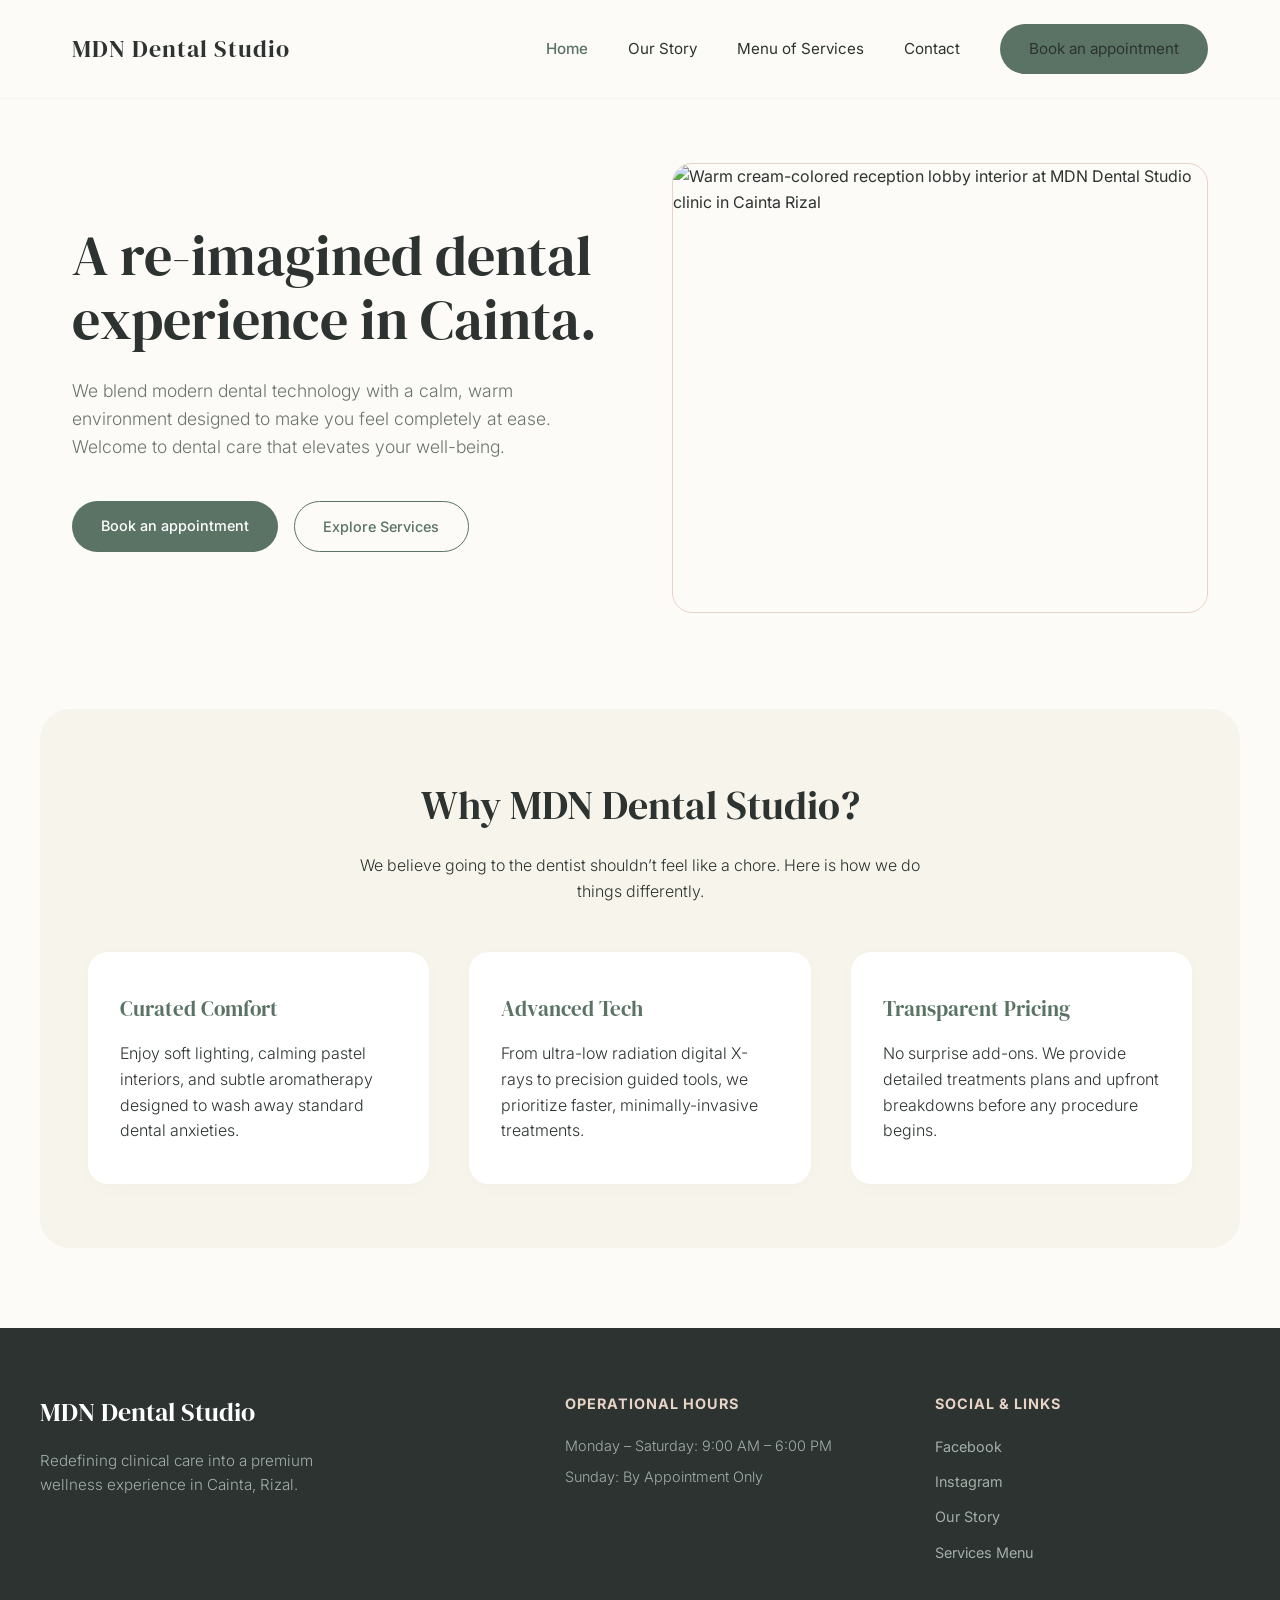
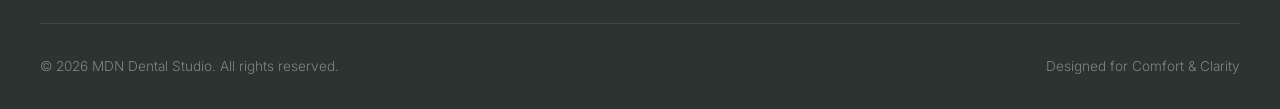
==== index.html @ 5b3ee910 "Add files via upload" ====
<!DOCTYPE html>
<html lang="en">
<head>
    <meta charset="UTF-8">
    <meta name="viewport" content="width=device-width, initial-scale=1.0">
    <title>MDN Dental Studio | Top-Rated Dentist in Cainta, Rizal</title>
    <meta name="description" content="Experience modern, stress-free dental care at MDN Dental Studio in Cainta, Rizal. Offering boutique teeth cleaning, whitening, veneers, and transparent pricing. Book your appointment today.">
    <link rel="canonical" href="https://www.mdndentalstudio.com/">
    <link rel="preconnect" href="https://fonts.googleapis.com">
    <link rel="preconnect" href="https://fonts.gstatic.com" crossorigin>
    <link rel="stylesheet" href="assets/css/main.css" />
    <link href="https://fonts.googleapis.com/css2?family=DM+Serif+Display&family=Inter:wght@300;400;500;600&display=swap" rel="stylesheet">

    
    <!-- Local Business Structured Data for Google Maps and Local Search Dominance -->
    <script type="application/ld+json">
    {
      "@context": "https://schema.org",
      "@type": "Dentist",
      "name": "MDN Dental Studio",
      "image": "https://www.latestinteriors.com/wp-content/uploads/2024/02/Reception-1-2-scaled.jpg",
      "@id": "https://www.mdndentalstudio.com/#dentist",
      "url": "https://www.mdndentalstudio.com",
      "telephone": "+63281234567",
      "priceRange": "₱₱",
      "address": {
        "@type": "PostalAddress",
        "streetAddress": "Marikina-Infanta Hwy, Vista Verde",
        "addressLocality": "Cainta",
        "addressRegion": "Rizal",
        "postalCode": "1900",
        "addressCountry": "PH"
      },
      "geo": {
        "@type": "GeoCoordinates",
        "latitude": 14.6128, 
        "longitude": 121.1004
      },
      "openingHoursSpecification": [
        {
          "@type": "OpeningHoursSpecification",
          "dayOfWeek": ["Tuesday", "Wednesday", "Thursday", "Friday", "Saturday", "Sunday"],
          "opens": "09:00",
          "closes": "18:00"
        }
      ],
      "sameAs": [
        "https://www.facebook.com/mdndentalstudio",
        "https://www.instagram.com/mdndentalstudio"
      ]
    }
    </script>
</head>
<body>

    <header>
        <div class="nav-container">
            <a href="index.html" class="logo">MDN Dental Studio</a>
            <nav>
                <ul class="nav-links">
                    <li><a href="index.html" class="active">Home</a></li>
                    <li><a href="about.html">Our Story</a></li>
                    <li><a href="services.html">Menu of Services</a></li>
                    <li><a href="contact.html">Contact</a></li>
                    <li><a href="contact.html" class="btn btn-primary">Book an appointment</a></li>
                </ul>
            </nav>
        </div>
    </header>

    <main>
        <section class="hero grid-2">
            <div class="hero-text">
                <h1>A re-imagined dental experience in Cainta.</h1>
                <p>We blend modern dental technology with a calm, warm environment designed to make you feel completely at ease. Welcome to dental care that elevates your well-being.</p>
                <div class="hero-btns">
                    <a href="contact.html" class="btn btn-primary">Book an appointment</a>
                    <a href="services.html" class="btn btn-outline">Explore Services</a>
                </div>
            </div>
            <div class="img-wrapper">
                <Image src="image_agent_tag_14733031323241983021" alt="Warm cream-colored reception lobby interior at MDN Dental Studio clinic in Cainta Rizal" caption="Welcome to MDN Dental Studio" />
            </div>
        </section>

        <section class="value-props">
            <div class="value-props-header">
                <h2>Why MDN Dental Studio?</h2>
                <p>We believe going to the dentist shouldn’t feel like a chore. Here is how we do things differently.</p>
            </div>
            <div class="props-grid">
                <div class="prop-card">
                    <h3>Curated Comfort</h3>
                    <p>Enjoy soft lighting, calming pastel interiors, and subtle aromatherapy designed to wash away standard dental anxieties.</p>
                </div>
                <div class="prop-card">
                    <h3>Advanced Tech</h3>
                    <p>From ultra-low radiation digital X-rays to precision guided tools, we prioritize faster, minimally-invasive treatments.</p>
                </div>
                <div class="prop-card">
                    <h3>Transparent Pricing</h3>
                    <p>No surprise add-ons. We provide detailed treatments plans and upfront breakdowns before any procedure begins.</p>
                </div>
            </div>
        </section>
    </main>

    <footer>
        <div class="footer-container">
            <div class="footer-brand">
                <h3>MDN Dental Studio</h3>
                <p>Redefining clinical care into a premium wellness experience in Cainta, Rizal.</p>
            </div>
            <div class="footer-hours">
                <h4>Operational Hours</h4>
                <p>Monday – Saturday: 9:00 AM – 6:00 PM</p>
                <p>Sunday: By Appointment Only</p>
            </div>
            <div class="footer-links">
                <h4>Social & Links</h4>
                <ul>
                    <li><a href="https://facebook.com" target="_blank">Facebook</a></li>
                    <li><a href="https://instagram.com" target="_blank">Instagram</a></li>
                    <li><a href="about.html">Our Story</a></li>
                    <li><a href="services.html">Services Menu</a></li>
                </ul>
            </div>
        </div>
        <div class="footer-bottom">
            <p>&copy; 2026 MDN Dental Studio. All rights reserved.</p>
            <p>Designed for Comfort & Clarity</p>
        </div>
    </footer>
</body>
</html>
---- assets/css/main.css ----
/* ==========================================================================
   DESIGN SYSTEM VARIABLES
   ========================================================================== */
:root {
    --bg-cream: #FDFBF7;
    --bg-card: #F7F4EB;
    --primary: #5A7365;       /* Soft Sage Green */
    --primary-light: #E2ECE6;
    --accent-pink: #E8D3C7;    /* Warm Pastel Clay */
    --text-dark: #2C3330;
    --text-muted: #6B7570;
    --white: #FFFFFF;
    --font-serif: 'DM Serif Display', serif;
    --font-sans: 'Inter', sans-serif;
    --transition: all 0.3s ease;
}

/* ==========================================================================
   GLOBAL RESET & BASE STYLES
   ========================================================================== */
* {
    box-sizing: border-box;
    margin: 0;
    padding: 0;
}

body {
    font-family: var(--font-sans);
    background-color: var(--bg-cream);
    color: var(--text-dark);
    line-height: 1.6;
}

h1, h2, h3 {
    font-family: var(--font-serif);
    font-weight: 400;
    color: var(--text-dark);
}

p {
    font-weight: 300;
}

/* ==========================================================================
   NAVIGATION HEADER
   ========================================================================== */
header {
    position: sticky;
    top: 0;
    background-color: rgba(253, 251, 247, 0.95);
    backdrop-filter: blur(10px);
    z-index: 1000;
    border-bottom: 1px solid var(--bg-card);
}

.nav-container {
    max-width: 1200px;
    margin: 0 auto;
    padding: 1.5rem 2rem;
    display: flex;
    justify-content: space-between;
    align-items: center;
}

.logo {
    font-family: var(--font-serif);
    font-size: 1.5rem;
    text-decoration: none;
    color: var(--text-dark);
    letter-spacing: 1px;
}

.nav-links {
    display: flex;
    gap: 2.5rem;
    list-style: none;
    align-items: center;
}

.nav-links a {
    text-decoration: none;
    color: var(--text-dark);
    font-size: 0.95rem;
    font-weight: 400;
    transition: var(--transition);
}

.nav-links a:hover, 
.nav-links .active {
    color: var(--primary);
    font-weight: 500;
}

/* ==========================================================================
   BUTTONS & ACTIONS
   ========================================================================== */
.btn {
    display: inline-block;
    padding: 0.8rem 1.8rem;
    border-radius: 50px;
    text-decoration: none;
    font-size: 0.9rem;
    font-weight: 500;
    transition: var(--transition);
    cursor: pointer;
    border: none;
}

.btn-primary {
    background-color: var(--primary);
    color: var(--white);
}

.btn-primary:hover {
    background-color: #46594E;
    transform: translateY(-2px);
}

.btn-outline {
    background-color: transparent;
    border: 1px solid var(--primary);
    color: var(--primary);
}

.btn-outline:hover {
    background-color: var(--primary-light);
}

/* ==========================================================================
   SHARED STRUCTURAL LAYOUTS
   ========================================================================== */
section {
    padding: 5rem 2rem;
    max-width: 1200px;
    margin: 0 auto;
}

.grid-2 {
    display: grid;
    grid-template-columns: 1fr 1fr;
    gap: 4rem;
    align-items: center;
}

.img-wrapper {
    border-radius: 20px;
    overflow: hidden;
    width: 100%;
    height: 450px;
    border: 1px solid var(--accent-pink);
}

.img-wrapper img {
    width: 100%;
    height: 100%;
    object-fit: cover;
}

/* ==========================================================================
   HOMEPAGE SPECIFIC (INDEX)
   ========================================================================== */
.hero {
    padding-top: 4rem;
    padding-bottom: 6rem;
}

.hero h1 {
    font-size: 3.5rem;
    line-height: 1.15;
    margin-bottom: 1.5rem;
}

.hero p {
    font-size: 1.1rem;
    color: var(--text-muted);
    margin-bottom: 2.5rem;
    max-width: 500px;
}

.hero-btns {
    display: flex;
    gap: 1rem;
}

.value-props {
    background-color: var(--bg-card);
    border-radius: 30px;
    padding: 4rem 3rem;
    margin-bottom: 5rem;
}

.value-props-header {
    text-align: center;
    max-width: 600px;
    margin: 0 auto 3rem auto;
}

.value-props-header h2 {
    font-size: 2.5rem;
    margin-bottom: 1rem;
}

.props-grid {
    display: grid;
    grid-template-columns: repeat(3, 1fr);
    gap: 2.5rem;
}

.prop-card {
    background: var(--white);
    padding: 2.5rem 2rem;
    border-radius: 20px;
    box-shadow: 0 4px 20px rgba(0,0,0,0.02);
}

.prop-card h3 {
    font-size: 1.3rem;
    margin-bottom: 1rem;
    color: var(--primary);
}

/* ==========================================================================
   ABOUT PAGE SPECIFIC (ABOUT)
   ========================================================================== */
.story-header {
    text-align: center;
    max-width: 700px;
    margin: 0 auto 4rem auto;
}

.story-header h1 {
    font-size: 3rem;
    margin-bottom: 1rem;
}

.story-content p {
    margin-bottom: 1.5rem;
    color: var(--text-muted);
    font-size: 1.05rem;
}

/* ==========================================================================
   SERVICES MENU PAGE SPECIFIC (SERVICES)
   ========================================================================== */
.menu-header {
    text-align: center;
    max-width: 600px;
    margin: 0 auto 4rem auto;
}

.menu-header h1 {
    font-size: 3rem;
    margin-bottom: 1rem;
}

.services-grid {
    display: grid;
    grid-template-columns: repeat(2, 1fr);
    gap: 2rem;
}

.service-item {
    background-color: var(--white);
    border: 1px solid var(--bg-card);
    border-radius: 20px;
    padding: 2.5rem;
    display: flex;
    flex-direction: column;
    justify-content: space-between;
    transition: var(--transition);
}

.service-item:hover {
    transform: translateY(-5px);
    box-shadow: 0 10px 30px rgba(90, 115, 101, 0.05);
}

.service-title-price {
    display: flex;
    justify-content: space-between;
    align-items: baseline;
    margin-bottom: 1rem;
    border-bottom: 1px dashed var(--accent-pink);
    padding-bottom: 0.75rem;
}

.service-title-price h3 {
    font-size: 1.4rem;
}

.price {
    font-family: var(--font-sans);
    font-weight: 500;
    color: var(--primary);
}

.service-item p {
    color: var(--text-muted);
    font-size: 0.95rem;
    margin-bottom: 1.5rem;
}

.service-item .btn-outline {
    text-align: center;
}

/* ==========================================================================
   CONTACT PAGE SPECIFIC (CONTACT)
   ========================================================================== */
.contact-grid {
    display: grid;
    grid-template-columns: 1fr 1.2fr;
    gap: 5rem;
}

.contact-info h1 {
    font-size: 3rem;
    margin-bottom: 1.5rem;
}

.contact-info p {
    color: var(--text-muted);
    margin-bottom: 2rem;
}

.info-details {
    margin-bottom: 2rem;
}

.info-row {
    display: flex;
    margin-bottom: 1rem;
    gap: 1rem;
}

.info-row strong {
    width: 100px;
    font-weight: 500;
}

.contact-form {
    background-color: var(--white);
    padding: 3rem;
    border-radius: 30px;
    box-shadow: 0 10px 40px rgba(0,0,0,0.02);
    border: 1px solid var(--bg-card);
}

.form-group {
    margin-bottom: 1.5rem;
}

.form-group label {
    display: block;
    font-size: 0.85rem;
    font-weight: 500;
    margin-bottom: 0.5rem;
    color: var(--text-dark);
}

.form-group input, 
.form-group select, 
.form-group textarea {
    width: 100%;
    padding: 0.9rem 1.2rem;
    border: 1px solid var(--accent-pink);
    background-color: var(--bg-cream);
    border-radius: 10px;
    font-family: var(--font-sans);
    font-size: 0.95rem;
    color: var(--text-dark);
    transition: var(--transition);
}

.form-group input:focus, 
.form-group select:focus, 
.form-group textarea:focus {
    outline: none;
    border-color: var(--primary);
    background-color: var(--white);
}

.map-placeholder {
    background-color: var(--bg-card); 
    border-radius: 20px; 
    height: 230px; 
    display: flex; 
    align-items: center; 
    justify-content: center; 
    text-align: center; 
    color: var(--text-muted); 
    border: 1px dashed var(--accent-pink); 
    padding: 2rem;
}

/* ==========================================================================
   GLOBAL FOOTER SYSTEM
   ========================================================================== */
footer {
    background-color: var(--text-dark);
    color: var(--bg-cream);
    padding: 4rem 2rem 2rem 2rem;
    margin-top: 5rem;
}

.footer-container {
    max-width: 1200px;
    margin: 0 auto;
    display: grid;
    grid-template-columns: 1.51fr 1fr 1fr;
    gap: 4rem;
    border-bottom: 1px solid #3D4743;
    padding-bottom: 3rem;
    margin-bottom: 2rem;
}

.footer-brand h3 {
    color: var(--white);
    font-size: 1.6rem;
    margin-bottom: 1rem;
}

.footer-brand p {
    color: #A3AFA9;
    font-size: 0.95rem;
    max-width: 300px;
}

.footer-hours h4, 
.footer-links h4 {
    font-family: var(--font-sans);
    font-size: 0.9rem;
    text-transform: uppercase;
    letter-spacing: 1px;
    margin-bottom: 1.2rem;
    color: var(--accent-pink);
}

.footer-hours p {
    color: #A3AFA9;
    font-size: 0.9rem;
    margin-bottom: 0.5rem;
}

.footer-links ul {
    list-style: none;
}

.footer-links li {
    margin-bottom: 0.6rem;
}

.footer-links a {
    color: #A3AFA9;
    text-decoration: none;
    font-size: 0.9rem;
    transition: var(--transition);
}

.footer-links a:hover {
    color: var(--white);
}

.footer-bottom {
    max-width: 1200px;
    margin: 0 auto;
    display: flex;
    justify-content: space-between;
    align-items: center;
    font-size: 0.85rem;
    color: #7A8781;
}

/* ==========================================================================
   RESPONSIVE DESIGN BREAKPOINTS
   ========================================================================== */
@media (max-width: 968px) {
    .grid-2, 
    .props-grid, 
    .services-grid, 
    .contact-grid, 
    .footer-container {
        grid-template-columns: 1fr;
        gap: 2.5rem;
    }
    
    .hero h1 {
        font-size: 2.8rem;
    }
    
    .story-header h1, 
    .menu-header h1, 
    .contact-info h1 {
        font-size: 2.5rem;
    }
    
    .nav-links {
        display: none; /* Can be targeted later to wire up a mobile hamburger menu overlay toggle button */
    }
}
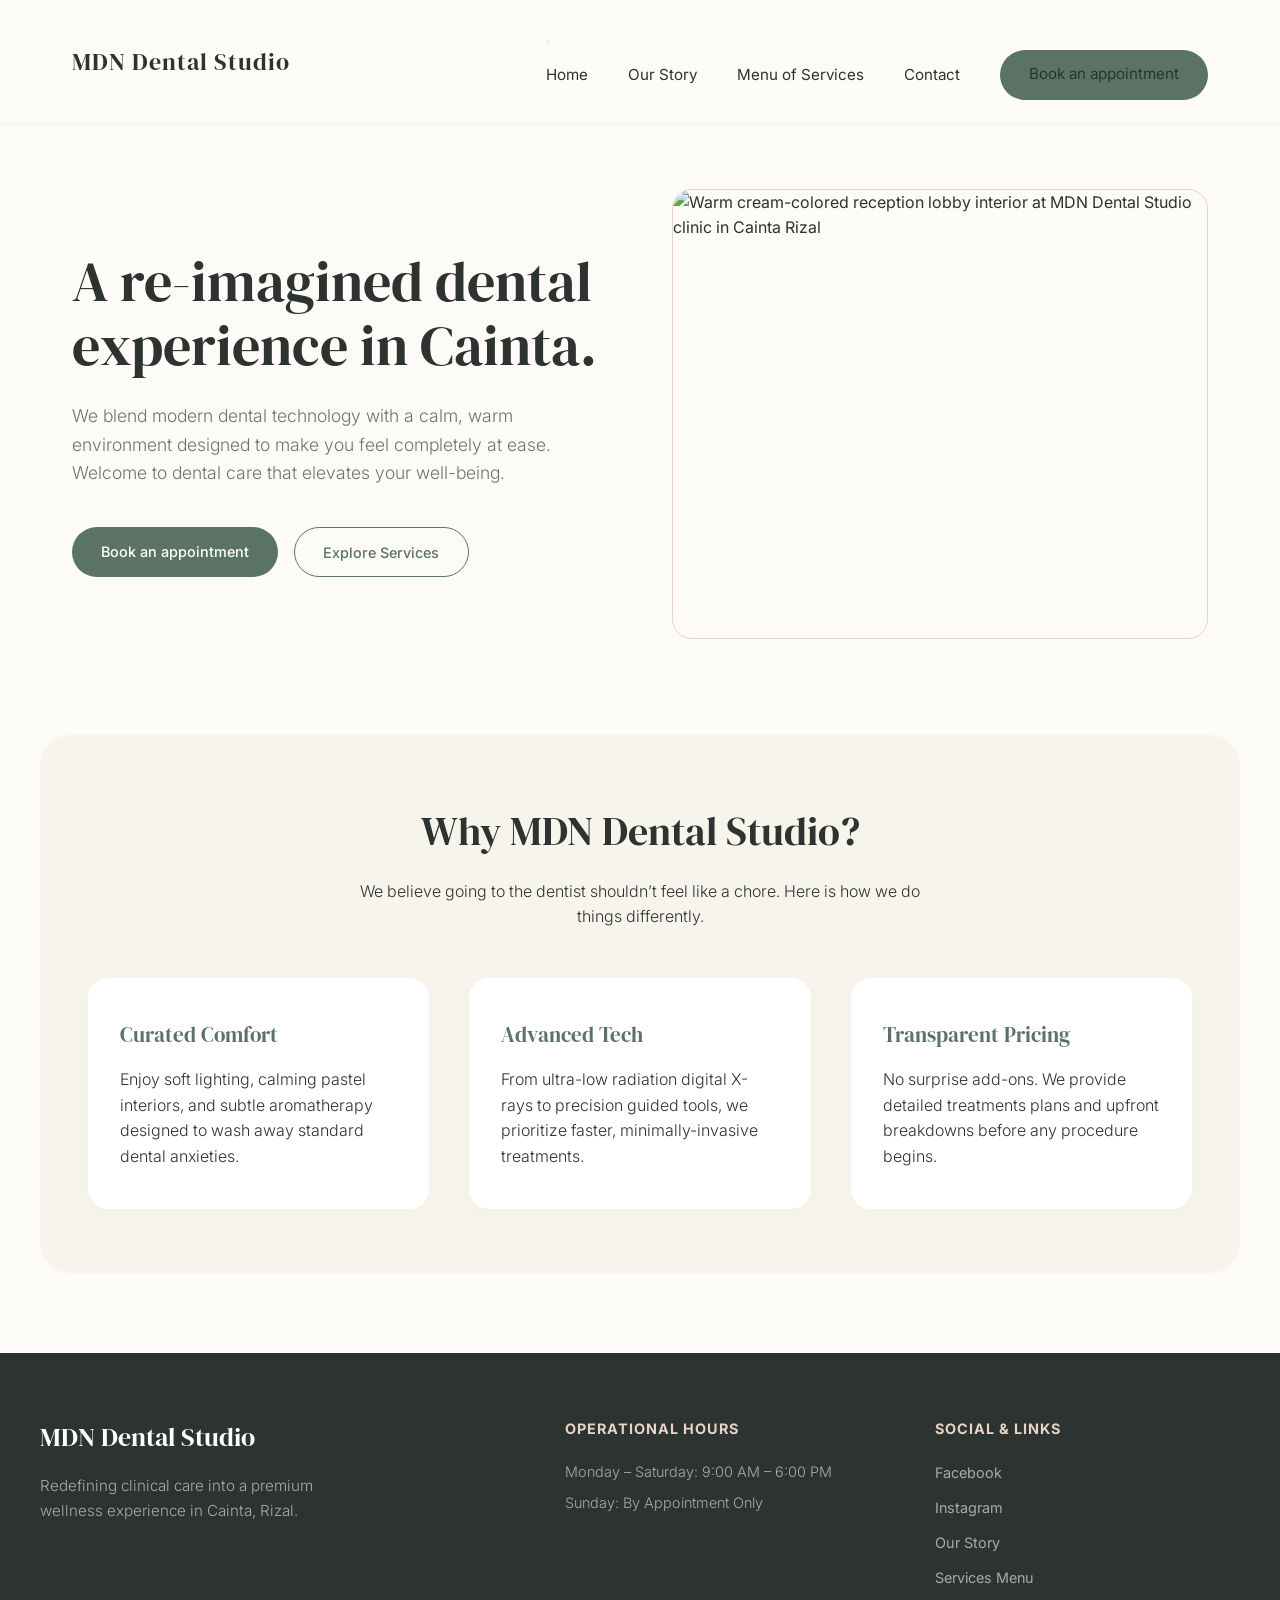
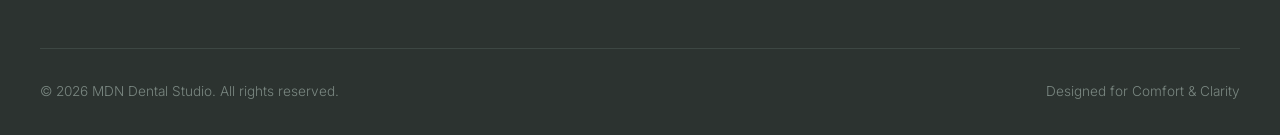
==== commit a2e58a8a: "Add files via upload" ====
--- a/index.html
+++ b/index.html
@@ -8,7 +8,7 @@
     <link rel="canonical" href="https://www.mdndentalstudio.com/">
     <link rel="preconnect" href="https://fonts.googleapis.com">
     <link rel="preconnect" href="https://fonts.gstatic.com" crossorigin>
-    <link rel="stylesheet" href="assets/css/main.css" />
+    <link rel="stylesheet" href="assets/css/main.css">
     <link href="https://fonts.googleapis.com/css2?family=DM+Serif+Display&family=Inter:wght@300;400;500;600&display=swap" rel="stylesheet">
 
     
@@ -52,13 +52,19 @@
     </script>
 </head>
 <body>
-
     <header>
         <div class="nav-container">
             <a href="index.html" class="logo">MDN Dental Studio</a>
+            
             <nav>
+                <button class="mobile-menu-toggle" aria-label="Toggle navigation">
+                <span></span>
+                <span></span>
+                <span></span>
+                </button>
+        
                 <ul class="nav-links">
-                    <li><a href="index.html" class="active">Home</a></li>
+                    <li><a href="index.html">Home</a></li>
                     <li><a href="about.html">Our Story</a></li>
                     <li><a href="services.html">Menu of Services</a></li>
                     <li><a href="contact.html">Contact</a></li>
@@ -131,5 +137,14 @@
             <p>Designed for Comfort & Clarity</p>
         </div>
     </footer>
+    <script>
+        const menuToggle = document.querySelector('.mobile-menu-toggle');
+        const navLinks = document.querySelector('.nav-links');
+
+        menuToggle.addEventListener('click', () => {
+            menuToggle.classList.toggle('active');
+            navLinks.classList.toggle('active');
+        });
+    </script>
 </body>
 </html>
--- a/assets/css/main.css
+++ b/assets/css/main.css
@@ -495,6 +495,51 @@
     }
     
     .nav-links {
-        display: none; /* Can be targeted later to wire up a mobile hamburger menu overlay toggle button */
-    }
+        display: flex; /* Overrides the previous display: none */
+        flex-direction: column;
+        position: fixed;
+        top: 0;
+        right: -100%; /* Keeps it hidden off-screen to the right by default */
+        width: 70%;
+        height: 100vh;
+        background-color: var(--bg-cream);
+        box-shadow: -10px 0 30px rgba(0,0,0,0.05);
+        padding: 6rem 2rem 2rem 2rem;
+        gap: 2rem;
+        transition: var(--transition);
+        align-items: flex-start;
+    }
+
+    .nav-links.active {
+        right: 0; /* Slides the menu in from the right when active */
+    }
+    .mobile-menu-toggle {
+        display: flex;
+        flex-direction: column;
+        gap: 6px;
+        background: none;
+        border: none;
+        cursor: pointer;
+        z-index: 1001;
+    }
+
+    .mobile-menu-toggle span {
+        display: block;
+        width: 25px;
+        height: 2px;
+        background-color: var(--text-dark);
+        transition: var(--transition);
+    }
+    .mobile-menu-toggle.active span:nth-child(1) {
+    transform: rotate(45deg) translate(5px, 6px);
+    }
+
+    .mobile-menu-toggle.active span:nth-child(2) {
+    opacity: 0;
+    }
+
+    .mobile-menu-toggle.active span:nth-child(3) {
+    transform: rotate(-45deg) translate(5px, -6px);
+    }
+
 }
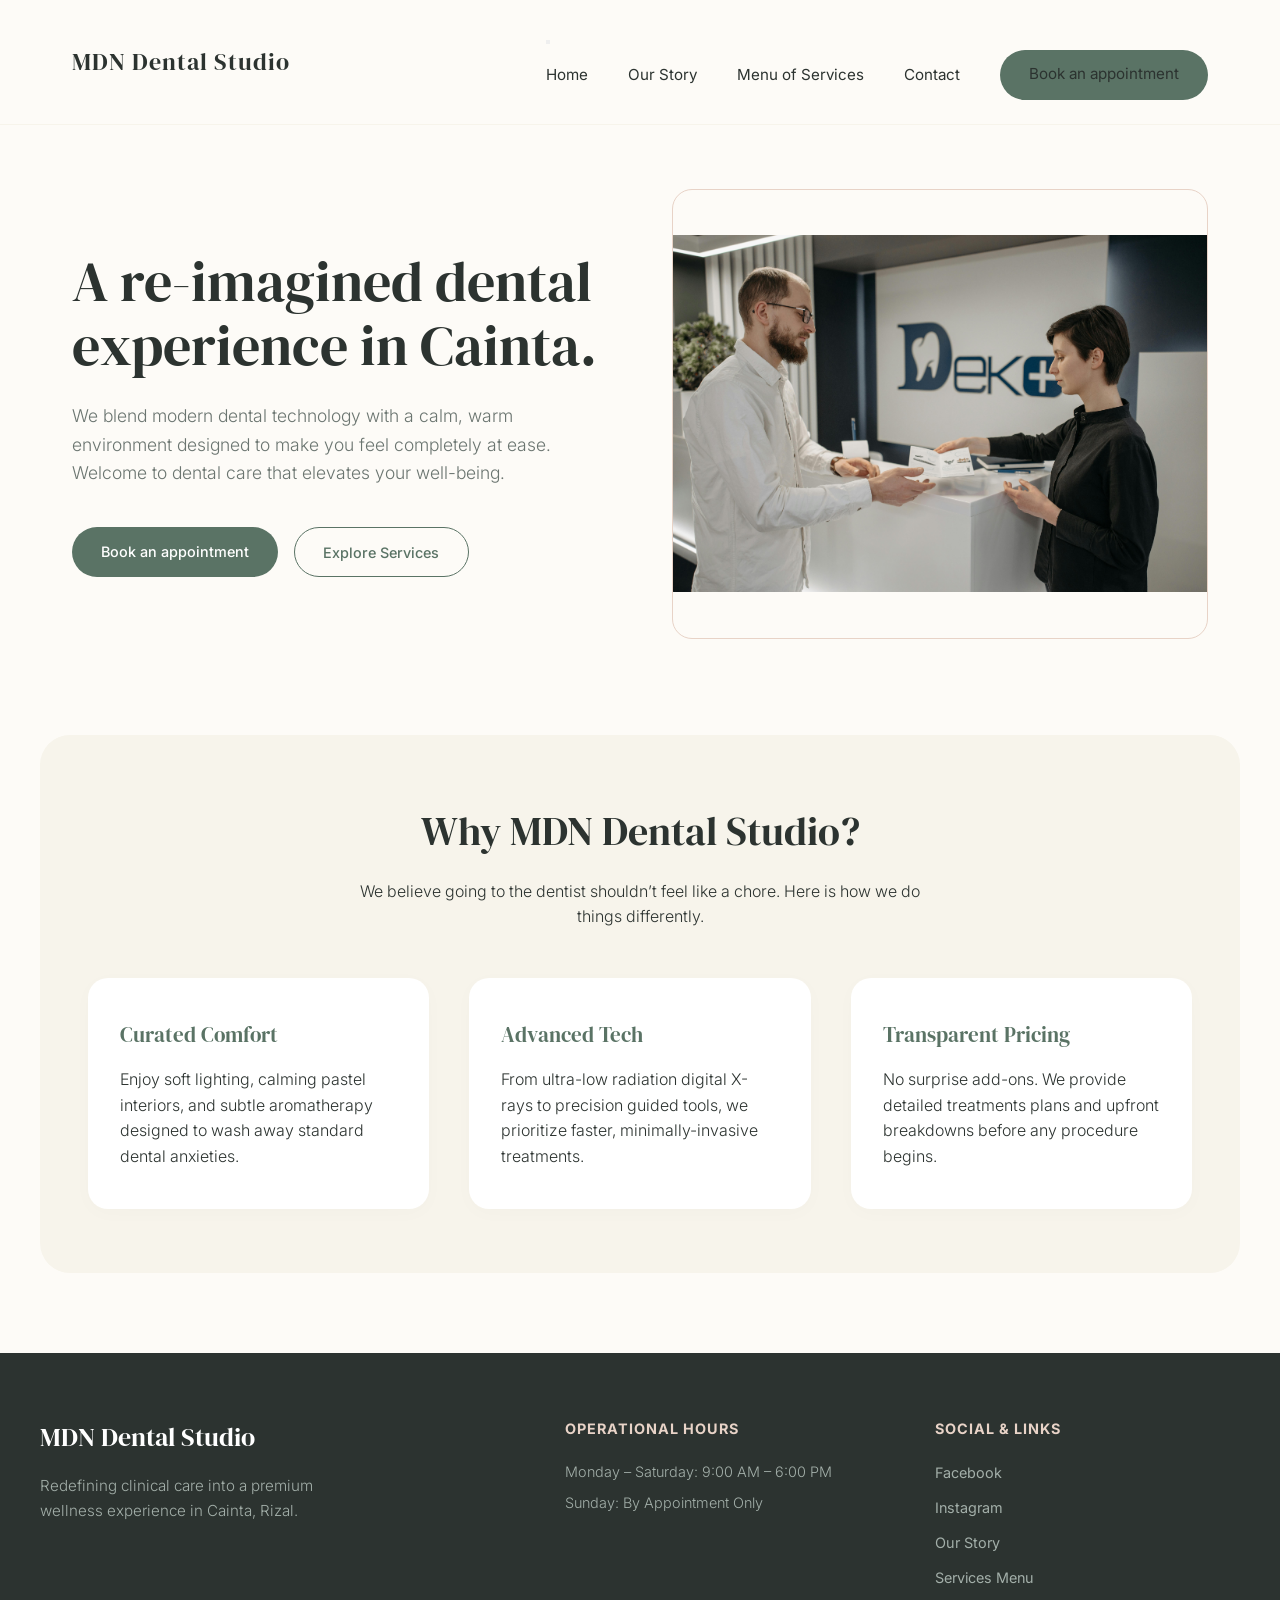
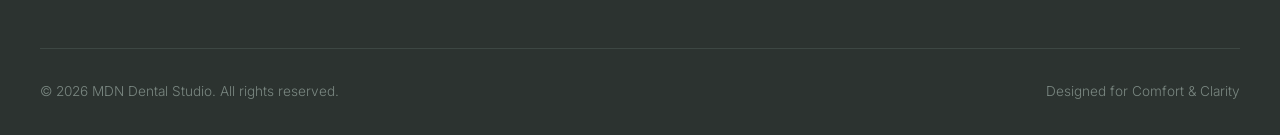
==== commit 690f9189: "Add files via upload" ====
--- a/index.html
+++ b/index.html
@@ -85,7 +85,7 @@
                 </div>
             </div>
             <div class="img-wrapper">
-                <Image src="image_agent_tag_14733031323241983021" alt="Warm cream-colored reception lobby interior at MDN Dental Studio clinic in Cainta Rizal" caption="Welcome to MDN Dental Studio" />
+                <img src="assets/index.jpg" alt="Warm cream-colored reception lobby interior at MDN Dental Studio clinic in Cainta Rizal" caption="Welcome to MDN Dental Studio" />
             </div>
         </section>
 
--- a/assets/css/main.css
+++ b/assets/css/main.css
@@ -4,9 +4,9 @@
 :root {
     --bg-cream: #FDFBF7;
     --bg-card: #F7F4EB;
-    --primary: #5A7365;       /* Soft Sage Green */
+    --primary: #5A7365;       
     --primary-light: #E2ECE6;
-    --accent-pink: #E8D3C7;    /* Warm Pastel Clay */
+    --accent-pink: #E8D3C7;    
     --text-dark: #2C3330;
     --text-muted: #6B7570;
     --white: #FFFFFF;
@@ -22,6 +22,11 @@
     box-sizing: border-box;
     margin: 0;
     padding: 0;
+}
+
+html, body {
+    max-width: 100%;
+    overflow-x: hidden;
 }
 
 body {
@@ -153,7 +158,7 @@
 .img-wrapper img {
     width: 100%;
     height: 100%;
-    object-fit: cover;
+    object-fit: scale-down;
 }
 
 /* ==========================================================================
@@ -381,17 +386,23 @@
 }
 
 .map-placeholder {
-    background-color: var(--bg-card); 
-    border-radius: 20px; 
-    height: 230px; 
-    display: flex; 
-    align-items: center; 
-    justify-content: center; 
-    text-align: center; 
-    color: var(--text-muted); 
-    border: 1px dashed var(--accent-pink); 
-    padding: 2rem;
-}
+    position: relative;
+    width: 100%;
+    padding-bottom: 56.25%;
+    height: 0;
+    overflow: hidden;
+    border-radius: 8px; 
+  }
+
+  .map-placeholder iframe {
+    position: absolute;
+    top: 0;
+    left: 0;
+    width: 100%;
+    height: 100%;
+    border: 0;
+  }
+
 
 /* ==========================================================================
    GLOBAL FOOTER SYSTEM
@@ -478,9 +489,13 @@
     .grid-2, 
     .props-grid, 
     .services-grid, 
-    .contact-grid, 
     .footer-container {
         grid-template-columns: 1fr;
+        gap: 2.5rem;
+    }
+
+    .contact-grid {
+        display: block;
         gap: 2.5rem;
     }
     
